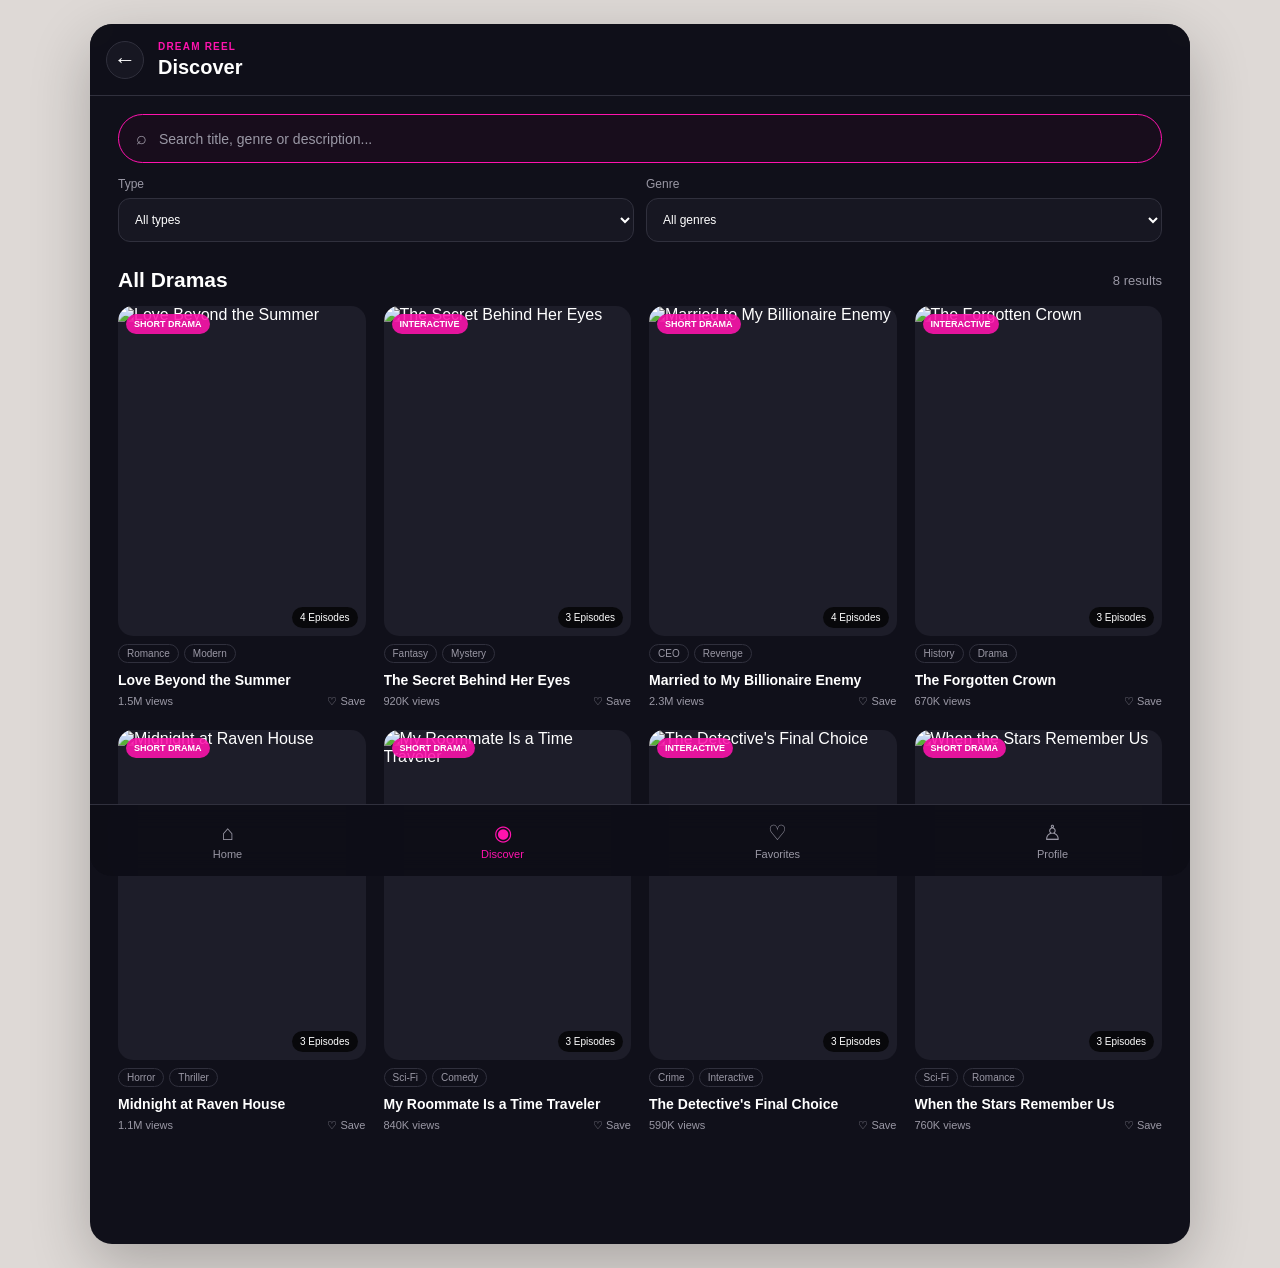
==== discover.html @ 7d7e3cba "Add files via upload First step" ====
<!DOCTYPE html>
<html lang="en">
<head>
    <meta charset="UTF-8">
    <meta name="viewport" content="width=device-width, initial-scale=1.0">
    <title>Discover - Dream Reel</title>
    <link rel="stylesheet" href="css/style.css">
    <script src="js/data.js" defer></script>
    <script src="js/app.js" defer></script>
</head>

<body data-page="discover">
<div class="app">

    <header class="page-header">
        <a class="back-link" href="Home.html" aria-label="Back to home">←</a>
        <div>
            <p class="eyebrow">DREAM REEL</p>
            <h1>Discover</h1>
        </div>
    </header>

    <main>
        <section class="filter-panel">
            <label class="search-box" for="discoverSearch">
                <span class="search-icon">⌕</span>
                <input
                    id="discoverSearch"
                    type="search"
                    placeholder="Search title, genre or description..."
                    autocomplete="off"
                >
            </label>

            <div class="filter-row">
                <label>
                    <span>Type</span>
                    <select id="typeFilter">
                        <option value="all">All types</option>
                        <option value="short-drama">Short drama</option>
                        <option value="interactive">Interactive</option>
                    </select>
                </label>

                <label>
                    <span>Genre</span>
                    <select id="genreFilter">
                        <option value="all">All genres</option>
                    </select>
                </label>
            </div>
        </section>

        <section class="section-header">
            <h2>All Dramas</h2>
            <span class="result-count" id="discoverCount">0 results</span>
        </section>

        <section class="drama-grid" id="discoverGrid" aria-live="polite"></section>
    </main>

    <nav class="bottom-nav" aria-label="Main navigation">
        <a class="nav-item" href="Home.html">
            <span class="nav-icon">⌂</span>
            <span>Home</span>
        </a>

        <a class="nav-item active" href="discover.html">
            <span class="nav-icon">◉</span>
            <span>Discover</span>
        </a>

        <a class="nav-item" href="favorites.html">
            <span class="nav-icon">♡</span>
            <span>Favorites</span>
        </a>

        <a class="nav-item" href="profile.html">
            <span class="nav-icon">♙</span>
            <span>Profile</span>
        </a>
    </nav>

</div>
</body>
</html>
---- css/style.css ----
:root {
    --shell-width: 100%;
    --page-bg: #ded9d6;
    --app-bg: #10101a;
    --surface: #171722;
    --surface-2: #1d1d29;
    --surface-3: #242432;
    --text: #ffffff;
    --muted: #9a98a5;
    --border: #30303d;
    --accent: #ff13ae;
    --accent-2: #ff476d;
    --danger: #ff5c6c;
    --shadow: 0 20px 60px rgba(0, 0, 0, 0.24);
}

body.light-theme {
    --page-bg: #ece8e5;
    --app-bg: #f7f5f7;
    --surface: #ffffff;
    --surface-2: #f1edf3;
    --surface-3: #e9e4eb;
    --text: #18151b;
    --muted: #6f6974;
    --border: #d7d0da;
    --shadow: 0 20px 60px rgba(54, 43, 58, 0.16);
}

* {
    box-sizing: border-box;
}

html {
    min-height: 100%;
    background: var(--page-bg);
}

body {
    min-height: 100vh;
    margin: 0;
    background: var(--page-bg);
    color: var(--text);
    font-family: Arial, Helvetica, sans-serif;
}

button,
input,
select {
    font: inherit;
}

button,
a {
    -webkit-tap-highlight-color: transparent;
}

button {
    color: inherit;
}

a {
    color: inherit;
}

img {
    max-width: 100%;
}

.hidden {
    display: none !important;
}

.app {
    width: var(--shell-width);
    min-height: 100vh;
    margin: 0 auto;
    padding-bottom: 88px;
    overflow: hidden;
    background: var(--app-bg);
}

main {
    display: block;
}

/* ---------- Home hero ---------- */

.hero {
    position: relative;
    min-height: 350px;
    padding: 20px 18px;
    background:
        linear-gradient(to bottom, rgba(10, 10, 16, 0.12), rgba(10, 10, 16, 0.97)),
        url("https://images.unsplash.com/photo-1485846234645-a62644f84728?auto=format&fit=crop&w=1400&q=85")
        center / cover no-repeat;
    transition: background-image 0.35s ease;
}

.top-bar {
    display: flex;
    align-items: center;
    justify-content: space-between;
    gap: 16px;
}

.logo {
    color: #f3c742;
    font-family: Georgia, "Times New Roman", serif;
    font-size: 23px;
    font-weight: 800;
    text-decoration: none;
    letter-spacing: 0.4px;
}

.profile-button {
    display: inline-flex;
    align-items: center;
    justify-content: center;
    min-height: 38px;
    padding: 8px 15px;
    border-radius: 24px;
    background: linear-gradient(135deg, var(--accent-2), var(--accent));
    color: #ffffff;
    font-size: 13px;
    font-weight: 700;
    text-decoration: none;
    transition: transform 0.2s ease, box-shadow 0.2s ease;
}

.profile-button:hover {
    transform: translateY(-2px);
    box-shadow: 0 10px 25px rgba(255, 19, 174, 0.28);
}

.profile-button:active {
    transform: scale(0.97);
}

.hero-content {
    max-width: 520px;
    margin: 96px auto 0;
    text-align: center;
}

.hero-content h1 {
    margin: 0 0 12px;
    font-size: clamp(31px, 7vw, 46px);
    line-height: 1.05;
}

.hero-content p {
    max-width: 430px;
    margin: 0 auto;
    color: #d8d7de;
    font-size: 14px;
    line-height: 1.6;
}

.slider-dots {
    display: flex;
    justify-content: center;
    gap: 7px;
    margin-top: 25px;
}

.slider-dot {
    width: 10px;
    height: 6px;
    padding: 0;
    border: 0;
    border-radius: 999px;
    background: rgba(255, 255, 255, 0.35);
    cursor: pointer;
    transition: width 0.2s ease, background 0.2s ease;
}

.slider-dot.active {
    width: 50px;
    background: var(--accent);
}

/* ---------- Search and filters ---------- */

.search-wrapper {
    position: relative;
    z-index: 3;
    margin-top: -24px;
    padding: 0 16px 10px;
}

.search-box {
    display: flex;
    align-items: center;
    gap: 10px;
    min-height: 49px;
    padding: 0 17px;
    border: 1px solid var(--accent);
    border-radius: 28px;
    background: rgba(24, 13, 29, 0.96);
    color: #9d98a5;
}

body.light-theme .search-box {
    background: rgba(255, 255, 255, 0.96);
}

.search-box input {
    width: 100%;
    min-width: 0;
    border: 0;
    outline: 0;
    background: transparent;
    color: var(--text);
    font-size: 14px;
}

.search-box input::placeholder {
    color: var(--muted);
}

.search-icon {
    font-size: 18px;
}

.filter-panel {
    display: grid;
    gap: 14px;
    padding: 18px 16px 4px;
}

.filter-row {
    display: grid;
    grid-template-columns: 1fr 1fr;
    gap: 12px;
}

.filter-row label {
    display: grid;
    gap: 7px;
    color: var(--muted);
    font-size: 12px;
}

.filter-row select {
    min-height: 44px;
    padding: 0 12px;
    border: 1px solid var(--border);
    border-radius: 12px;
    outline: 0;
    background: var(--surface);
    color: var(--text);
}

/* ---------- Tabs ---------- */

.tabs {
    display: flex;
    border-bottom: 1px solid var(--border);
    background: var(--app-bg);
}

.tab {
    flex: 1;
    min-height: 56px;
    border: 0;
    border-bottom: 3px solid transparent;
    background: transparent;
    color: var(--muted);
    font-size: 14px;
    font-weight: 800;
    cursor: pointer;
}

.tab.active {
    border-bottom-color: var(--accent);
    color: var(--text);
}

/* ---------- Headings ---------- */

.section-header {
    display: flex;
    align-items: center;
    justify-content: space-between;
    gap: 12px;
    padding: 22px 16px 14px;
}

.section-header.compact {
    padding: 0 0 13px;
}

.section-header h2,
.section-header h3 {
    margin: 0;
}

.section-header h2 {
    font-size: 21px;
}

.section-header a {
    color: var(--accent);
    font-size: 13px;
    text-decoration: none;
}

.result-count,
.section-header span {
    color: var(--muted);
    font-size: 13px;
}

.eyebrow {
    margin: 0 0 4px;
    color: var(--accent);
    font-size: 10px;
    font-weight: 800;
    letter-spacing: 1.2px;
}

/* ---------- Drama cards ---------- */

.drama-grid {
    display: grid;
    grid-template-columns: repeat(2, minmax(0, 1fr));
    gap: 16px 13px;
    padding: 0 14px 24px;
}

.drama-card-link {
    display: block;
    min-width: 0;
    color: inherit;
    text-decoration: none;
    transition: transform 0.2s ease;
}

.drama-card-link:active {
    transform: scale(0.985);
}

.poster-wrapper {
    position: relative;
    overflow: hidden;
    aspect-ratio: 3 / 4;
    border-radius: 15px;
    background: var(--surface-2);
}

.poster-wrapper img {
    width: 100%;
    height: 100%;
    display: block;
    object-fit: cover;
    transition: transform 0.3s ease, filter 0.3s ease;
}

.drama-card-link:hover img {
    transform: scale(1.04);
    filter: brightness(1.05);
}

.episode-label {
    position: absolute;
    right: 8px;
    bottom: 8px;
    padding: 5px 8px;
    border-radius: 12px;
    background: rgba(0, 0, 0, 0.72);
    color: #ffffff;
    font-size: 10px;
}

.card-type-label {
    position: absolute;
    top: 8px;
    left: 8px;
    padding: 5px 8px;
    border-radius: 12px;
    background: rgba(255, 19, 174, 0.88);
    color: #ffffff;
    font-size: 9px;
    font-weight: 700;
    text-transform: uppercase;
}

.tags {
    display: flex;
    flex-wrap: wrap;
    gap: 5px;
    margin-top: 8px;
}

.tag {
    padding: 3px 8px;
    border: 1px solid var(--border);
    border-radius: 11px;
    color: var(--muted);
    font-size: 10px;
}

.drama-title {
    margin: 8px 0 0;
    overflow: hidden;
    font-size: 14px;
    line-height: 1.35;
    white-space: nowrap;
    text-overflow: ellipsis;
}

.card-meta {
    display: flex;
    justify-content: space-between;
    gap: 8px;
    margin-top: 5px;
    color: var(--muted);
    font-size: 11px;
}

.empty-card-message {
    grid-column: 1 / -1;
    padding: 42px 20px;
    border: 1px dashed var(--border);
    border-radius: 16px;
    color: var(--muted);
    text-align: center;
}

/* ---------- Shared page header ---------- */

.page-header {
    position: sticky;
    top: 0;
    z-index: 20;
    display: flex;
    align-items: center;
    gap: 14px;
    min-height: 72px;
    padding: 14px 16px;
    border-bottom: 1px solid var(--border);
    background: rgba(16, 16, 26, 0.96);
    backdrop-filter: blur(12px);
}

body.light-theme .page-header {
    background: rgba(247, 245, 247, 0.96);
}

.page-header h1 {
    margin: 0;
    font-size: 20px;
}

.header-title-wrap {
    min-width: 0;
    flex: 1;
}

.header-title-wrap h1 {
    overflow: hidden;
    white-space: nowrap;
    text-overflow: ellipsis;
}

.back-link,
.icon-button {
    display: inline-flex;
    align-items: center;
    justify-content: center;
    width: 38px;
    height: 38px;
    flex: 0 0 38px;
    border: 1px solid var(--border);
    border-radius: 50%;
    background: var(--surface);
    color: var(--text);
    font-size: 22px;
    text-decoration: none;
    cursor: pointer;
}

.text-button {
    margin-left: auto;
    padding: 8px 0;
    border: 0;
    background: transparent;
    color: var(--accent);
    font-weight: 700;
    cursor: pointer;
}

/* ---------- Player ---------- */

.player-layout {
    display: grid;
}

.video-panel {
    background: #050507;
}

.video-container {
    width: 100%;
    background: #000000;
}

.video-container video {
    width: 100%;
    height: min(72vh, 760px);
    display: block;
    background: #000000;
    object-fit: contain;
}

.player-controls {
    display: grid;
    grid-template-columns: 1fr 1fr;
    gap: 10px;
    padding: 12px;
}

.secondary-button,
.primary-button,
.primary-link-button {
    display: inline-flex;
    align-items: center;
    justify-content: center;
    min-height: 46px;
    border-radius: 24px;
    font-weight: 800;
    text-decoration: none;
    cursor: pointer;
}

.secondary-button {
    border: 1px solid #30303d;
    background: #15151e;
    color: #ffffff;
}

.secondary-button:disabled {
    opacity: 0.4;
    cursor: not-allowed;
}

.primary-button,
.primary-link-button {
    border: 0;
    background: linear-gradient(135deg, var(--accent-2), var(--accent));
    color: #ffffff;
}

.player-side-panel {
    min-width: 0;
}

.player-information {
    padding: 20px 16px;
}

.player-title-row {
    display: flex;
    align-items: flex-start;
    justify-content: space-between;
    gap: 12px;
}

.player-information h2 {
    margin: 0;
    font-size: 23px;
}

.episode-heading {
    margin: 12px 0 0;
    color: var(--text);
    font-weight: 700;
}

.description {
    margin: 12px 0 0;
    color: var(--muted);
    font-size: 14px;
    line-height: 1.65;
}

.round-action-button {
    display: inline-flex;
    align-items: center;
    justify-content: center;
    width: 44px;
    height: 44px;
    flex: 0 0 44px;
    border: 1px solid var(--border);
    border-radius: 50%;
    background: var(--surface);
    color: var(--text);
    font-size: 22px;
    cursor: pointer;
}

.round-action-button.active {
    border-color: var(--accent);
    background: rgba(255, 19, 174, 0.14);
    color: var(--accent);
}

.action-row {
    margin-top: 18px;
}

.action-row .primary-button {
    width: 100%;
}

.episode-section {
    padding: 0 16px 28px;
}

.episode-list {
    display: grid;
    grid-template-columns: repeat(5, minmax(0, 1fr));
    gap: 9px;
}

.episode-button {
    min-height: 42px;
    border: 1px solid var(--border);
    border-radius: 10px;
    background: var(--surface);
    color: var(--text);
    cursor: pointer;
}

.episode-button.active {
    border-color: var(--accent);
    background: var(--accent);
    color: #ffffff;
}

/* ---------- Favorites empty state ---------- */

.empty-state {
    margin: 28px 16px;
    padding: 48px 24px;
    border: 1px dashed var(--border);
    border-radius: 20px;
    background: var(--surface);
    text-align: center;
}

.empty-state h2 {
    margin: 12px 0 8px;
}

.empty-state p {
    margin: 0 0 20px;
    color: var(--muted);
    line-height: 1.5;
}

.empty-icon {
    color: var(--accent);
    font-size: 48px;
}

.primary-link-button {
    padding: 0 20px;
}

/* ---------- Profile ---------- */

.profile-main {
    display: grid;
    gap: 16px;
    padding: 18px 15px 28px;
}

.user-card {
    display: flex;
    align-items: center;
    gap: 16px;
    padding: 22px;
    border: 1px solid var(--border);
    border-radius: 19px;
    background:
        radial-gradient(circle at top right, rgba(255, 19, 174, 0.14), transparent 40%),
        var(--surface);
}

.avatar {
    display: flex;
    align-items: center;
    justify-content: center;
    width: 66px;
    height: 66px;
    flex: 0 0 66px;
    border-radius: 50%;
    background: linear-gradient(135deg, var(--accent-2), var(--accent));
    color: #ffffff;
    font-size: 27px;
    font-weight: 800;
}

.user-information {
    min-width: 0;
}

.user-information h2 {
    margin: 0 0 5px;
}

.user-information p {
    margin: 0 0 8px;
    overflow: hidden;
    color: var(--muted);
    font-size: 13px;
    white-space: nowrap;
    text-overflow: ellipsis;
}

.membership-badge {
    display: inline-flex;
    padding: 5px 9px;
    border-radius: 12px;
    background: rgba(255, 19, 174, 0.14);
    color: var(--accent);
    font-size: 11px;
    font-weight: 800;
}

.profile-stats {
    display: grid;
    grid-template-columns: repeat(3, 1fr);
    overflow: hidden;
    border: 1px solid var(--border);
    border-radius: 16px;
    background: var(--surface);
}

.profile-stats > * {
    display: grid;
    gap: 5px;
    padding: 17px 10px;
    border-right: 1px solid var(--border);
    text-align: center;
    text-decoration: none;
}

.profile-stats > *:last-child {
    border-right: 0;
}

.profile-stats strong {
    font-size: 18px;
}

.profile-stats span {
    color: var(--muted);
    font-size: 11px;
}

.panel {
    overflow: hidden;
    border: 1px solid var(--border);
    border-radius: 18px;
    background: var(--surface);
}

.panel-heading {
    padding: 18px 18px 0;
}

.panel-heading h2 {
    margin: 0;
    font-size: 18px;
}

.profile-form {
    display: grid;
    gap: 14px;
    padding: 18px;
}

.profile-form label {
    display: grid;
    gap: 7px;
}

.profile-form label span {
    color: var(--muted);
    font-size: 12px;
}

.profile-form input {
    min-height: 47px;
    padding: 0 14px;
    border: 1px solid var(--border);
    border-radius: 12px;
    outline: 0;
    background: var(--surface-2);
    color: var(--text);
}

.profile-form input:focus {
    border-color: var(--accent);
}

.settings-list {
    margin-top: 10px;
}

.settings-button {
    width: 100%;
    display: flex;
    align-items: center;
    justify-content: space-between;
    gap: 14px;
    padding: 17px 18px;
    border: 0;
    border-top: 1px solid var(--border);
    background: transparent;
    color: var(--text);
    text-align: left;
    cursor: pointer;
}

.settings-button:hover {
    background: var(--surface-2);
}

.settings-button span:first-child {
    display: grid;
    gap: 4px;
}

.settings-button small {
    color: var(--muted);
}

.settings-button.danger strong {
    color: var(--danger);
}

.history-list {
    display: grid;
    gap: 0;
    margin-top: 10px;
}

.history-item {
    display: grid;
    grid-template-columns: 62px 1fr auto;
    align-items: center;
    gap: 12px;
    padding: 13px 18px;
    border-top: 1px solid var(--border);
    color: inherit;
    text-decoration: none;
}

.history-item img {
    width: 62px;
    height: 78px;
    border-radius: 9px;
    object-fit: cover;
}

.history-item h3 {
    margin: 0 0 6px;
    font-size: 14px;
}

.history-item p {
    margin: 0;
    color: var(--muted);
    font-size: 12px;
}

.history-item time {
    color: var(--muted);
    font-size: 10px;
}

.history-empty {
    padding: 25px 18px;
    border-top: 1px solid var(--border);
    color: var(--muted);
    text-align: center;
}

/* ---------- Bottom navigation ---------- */

.bottom-nav {
    position: fixed;
    right: 0;
    bottom: 0;
    left: 50%;
    z-index: 50;
    width: var(--shell-width);
    min-height: 72px;
    transform: translateX(-50%);
    display: grid;
    grid-template-columns: repeat(4, 1fr);
    border-top: 1px solid var(--border);
    background: rgba(14, 14, 23, 0.97);
    backdrop-filter: blur(12px);
}

body.light-theme .bottom-nav {
    background: rgba(247, 245, 247, 0.97);
}

.nav-item {
    display: flex;
    flex-direction: column;
    align-items: center;
    justify-content: center;
    gap: 5px;
    color: var(--muted);
    font-size: 11px;
    text-decoration: none;
}

.nav-icon {
    font-size: 21px;
    line-height: 1;
}

.nav-item.active {
    color: var(--accent);
}

/* ---------- Responsive behavior ---------- */

@media (min-width: 700px) and (max-width: 999px) {
    :root {
        --shell-width: 480px;
    }

    body {
        padding: 24px 0;
    }

    .app {
        min-height: calc(100vh - 48px);
        border-radius: 20px;
        box-shadow: var(--shadow);
    }

    .bottom-nav {
        bottom: 24px;
        border-radius: 0 0 20px 20px;
    }
}

@media (min-width: 1000px) {
    :root {
        --shell-width: min(1100px, calc(100% - 48px));
    }

    body {
        padding: 24px 0;
    }

    .app {
        min-height: calc(100vh - 48px);
        border-radius: 22px;
        box-shadow: var(--shadow);
    }

    .hero {
        min-height: 400px;
        padding: 26px 34px;
    }

    .hero-content {
        margin-top: 112px;
    }

    .search-wrapper,
    .filter-panel {
        padding-right: 28px;
        padding-left: 28px;
    }

    .section-header {
        padding-right: 28px;
        padding-left: 28px;
    }

    .drama-grid {
        grid-template-columns: repeat(4, minmax(0, 1fr));
        gap: 22px 18px;
        padding-right: 28px;
        padding-left: 28px;
    }

    .player-layout {
        grid-template-columns: minmax(360px, 460px) minmax(0, 1fr);
        min-height: calc(100vh - 150px);
    }

    .video-panel {
        display: flex;
        flex-direction: column;
        justify-content: center;
    }

    .video-container video {
        height: min(72vh, 760px);
    }

    .player-side-panel {
        overflow-y: auto;
        max-height: calc(100vh - 150px);
        border-left: 1px solid var(--border);
    }

    .profile-main {
        grid-template-columns: minmax(280px, 0.8fr) minmax(420px, 1.2fr);
        align-items: start;
        padding: 24px 28px 34px;
    }

    .user-card,
    .profile-stats {
        grid-column: 1;
    }

    .profile-main .panel {
        grid-column: 2;
    }

    .profile-main .panel:last-child {
        grid-column: 1 / -1;
    }

    .bottom-nav {
        bottom: 24px;
        border-radius: 0 0 22px 22px;
    }
}

@media (max-width: 430px) {
    .hero {
        min-height: 335px;
    }

    .logo {
        font-size: 20px;
    }

    .profile-button {
        padding: 8px 12px;
        font-size: 12px;
    }

    .filter-row {
        grid-template-columns: 1fr;
    }

    .video-container video {
        height: 62vh;
    }
}
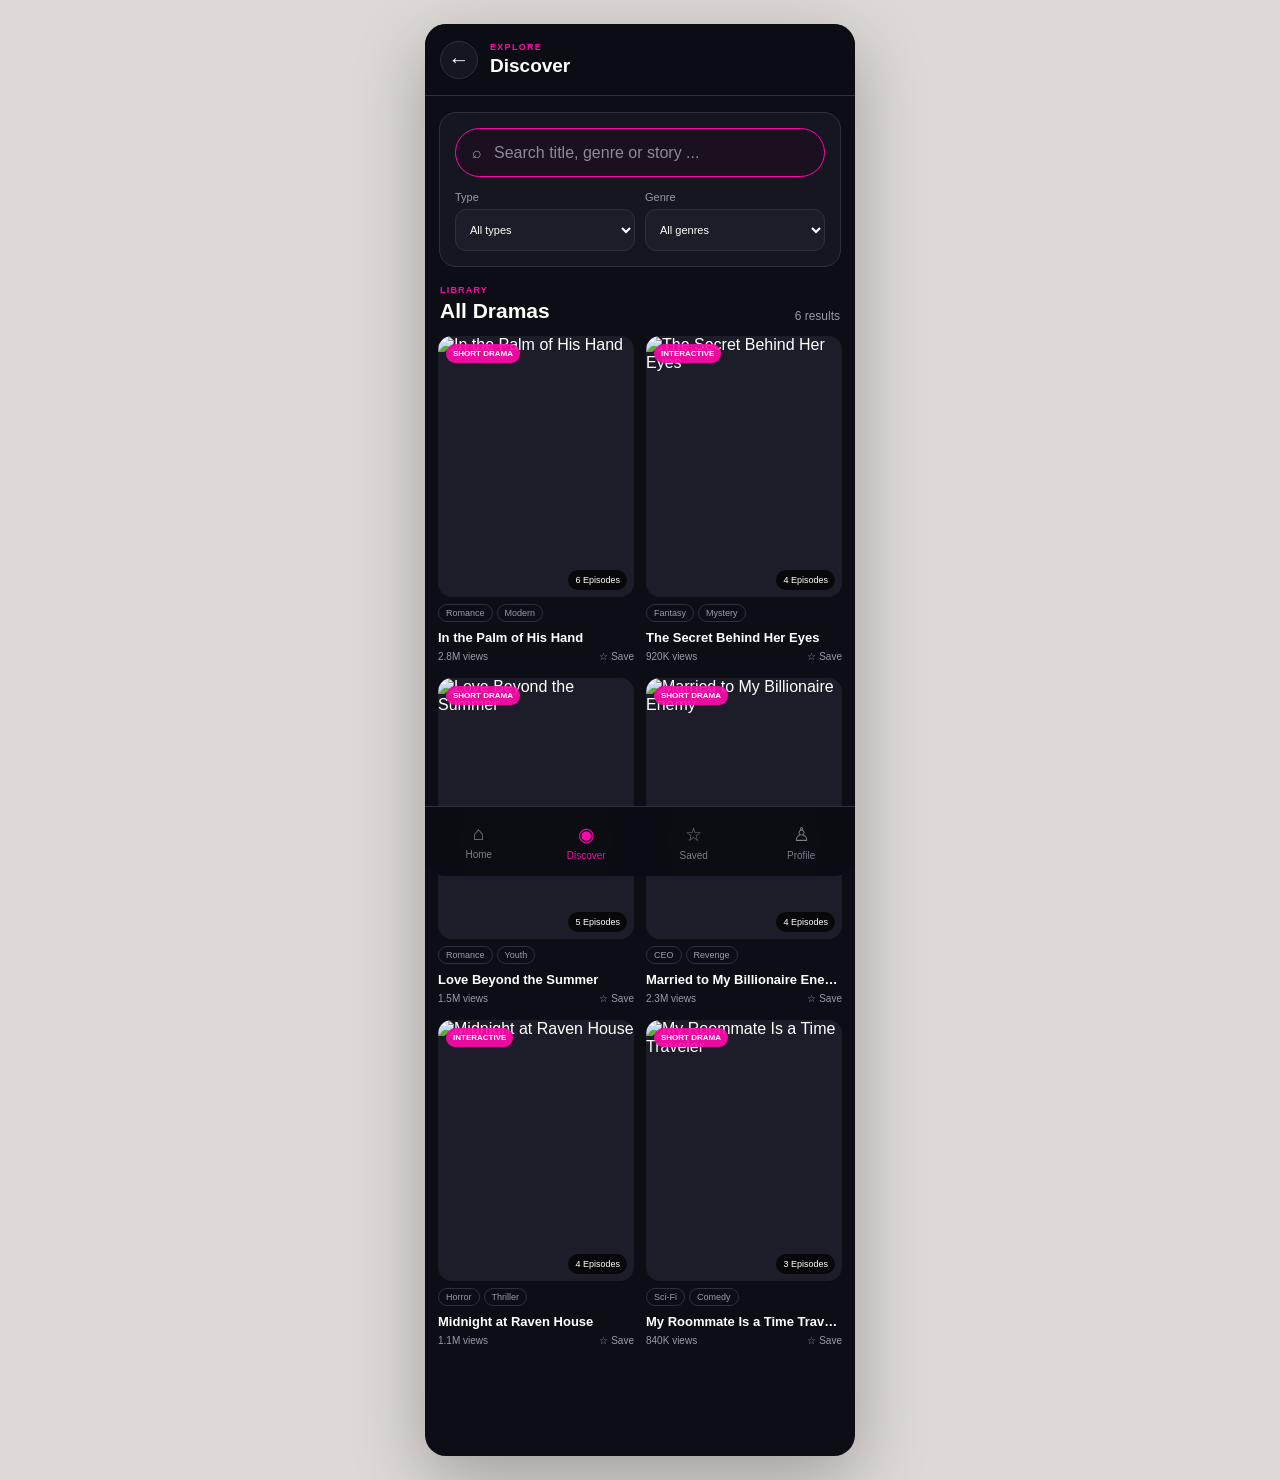
==== commit 51a5e314: "Add files via upload" ====
--- a/discover.html
+++ b/discover.html
@@ -2,37 +2,30 @@
 <html lang="en">
 <head>
     <meta charset="UTF-8">
-    <meta name="viewport" content="width=device-width, initial-scale=1.0">
-    <title>Discover - Dream Reel</title>
+    <meta name="viewport" content="width=device-width, initial-scale=1.0, viewport-fit=cover">
+    <title>Discover - Dream Drama</title>
     <link rel="stylesheet" href="css/style.css">
     <script src="js/data.js" defer></script>
     <script src="js/app.js" defer></script>
 </head>
-
 <body data-page="discover">
-<div class="app">
-
+<div class="app-shell">
     <header class="page-header">
-        <a class="back-link" href="Home.html" aria-label="Back to home">←</a>
-        <div>
-            <p class="eyebrow">DREAM REEL</p>
+        <a class="round-button" href="Home.html" aria-label="Back to home">←</a>
+        <div class="header-copy">
+            <p>EXPLORE</p>
             <h1>Discover</h1>
         </div>
     </header>
 
     <main>
-        <section class="filter-panel">
-            <label class="search-box" for="discoverSearch">
-                <span class="search-icon">⌕</span>
-                <input
-                    id="discoverSearch"
-                    type="search"
-                    placeholder="Search title, genre or description..."
-                    autocomplete="off"
-                >
+        <section class="filter-card">
+            <label class="search-field" for="discoverSearch">
+                <span>⌕</span>
+                <input id="discoverSearch" type="search" placeholder="Search title, genre or story ..." autocomplete="off">
             </label>
 
-            <div class="filter-row">
+            <div class="select-grid">
                 <label>
                     <span>Type</span>
                     <select id="typeFilter">
@@ -41,7 +34,6 @@
                         <option value="interactive">Interactive</option>
                     </select>
                 </label>
-
                 <label>
                     <span>Genre</span>
                     <select id="genreFilter">
@@ -51,36 +43,24 @@
             </div>
         </section>
 
-        <section class="section-header">
-            <h2>All Dramas</h2>
-            <span class="result-count" id="discoverCount">0 results</span>
+        <section class="section-heading compact-heading">
+            <div>
+                <p class="section-kicker">LIBRARY</p>
+                <h2>All Dramas</h2>
+            </div>
+            <span id="discoverCount">0 results</span>
         </section>
 
-        <section class="drama-grid" id="discoverGrid" aria-live="polite"></section>
+        <section class="poster-grid" id="discoverGrid" aria-live="polite"></section>
     </main>
 
     <nav class="bottom-nav" aria-label="Main navigation">
-        <a class="nav-item" href="Home.html">
-            <span class="nav-icon">⌂</span>
-            <span>Home</span>
-        </a>
-
-        <a class="nav-item active" href="discover.html">
-            <span class="nav-icon">◉</span>
-            <span>Discover</span>
-        </a>
-
-        <a class="nav-item" href="favorites.html">
-            <span class="nav-icon">♡</span>
-            <span>Favorites</span>
-        </a>
-
-        <a class="nav-item" href="profile.html">
-            <span class="nav-icon">♙</span>
-            <span>Profile</span>
-        </a>
+        <a class="nav-link" href="index.html"><span>⌂</span><small>Home</small></a>
+        <a class="nav-link active" href="discover.html"><span>◉</span><small>Discover</small></a>
+        <a class="nav-link" href="favorites.html"><span>☆</span><small>Saved</small></a>
+        <a class="nav-link" href="profile.html"><span>♙</span><small>Profile</small></a>
     </nav>
-
 </div>
+<div class="toast" id="globalToast" role="status" aria-live="polite"></div>
 </body>
-</html>
+</html>
--- a/css/style.css
+++ b/css/style.css
@@ -1,40 +1,22 @@
 :root {
-    --shell-width: 100%;
+    --phone-width: 430px;
     --page-bg: #ded9d6;
-    --app-bg: #10101a;
-    --surface: #171722;
+    --bg: #0d0d15;
+    --surface: #161620;
     --surface-2: #1d1d29;
-    --surface-3: #242432;
+    --surface-3: #252533;
     --text: #ffffff;
-    --muted: #9a98a5;
-    --border: #30303d;
-    --accent: #ff13ae;
-    --accent-2: #ff476d;
-    --danger: #ff5c6c;
-    --shadow: 0 20px 60px rgba(0, 0, 0, 0.24);
-}
-
-body.light-theme {
-    --page-bg: #ece8e5;
-    --app-bg: #f7f5f7;
-    --surface: #ffffff;
-    --surface-2: #f1edf3;
-    --surface-3: #e9e4eb;
-    --text: #18151b;
-    --muted: #6f6974;
-    --border: #d7d0da;
-    --shadow: 0 20px 60px rgba(54, 43, 58, 0.16);
-}
-
-* {
-    box-sizing: border-box;
-}
-
-html {
-    min-height: 100%;
-    background: var(--page-bg);
-}
-
+    --muted: #9d99a8;
+    --line: #30303d;
+    --pink: #ff08ad;
+    --pink-2: #ff4770;
+    --gold: #f1c644;
+    --danger: #ff5b68;
+    --shadow: 0 22px 70px rgba(0,0,0,.28);
+}
+
+* { box-sizing: border-box; }
+html { min-height: 100%; background: var(--page-bg); }
 body {
     min-height: 100vh;
     margin: 0;
@@ -42,1025 +24,231 @@
     color: var(--text);
     font-family: Arial, Helvetica, sans-serif;
 }
-
-button,
-input,
-select {
-    font: inherit;
-}
-
-button,
-a {
-    -webkit-tap-highlight-color: transparent;
-}
-
-button {
-    color: inherit;
-}
-
-a {
-    color: inherit;
-}
-
-img {
-    max-width: 100%;
-}
-
-.hidden {
-    display: none !important;
-}
-
-.app {
-    width: var(--shell-width);
+button, input, select, textarea { font: inherit; }
+button, a { -webkit-tap-highlight-color: transparent; }
+a { color: inherit; }
+button { color: inherit; }
+img { display: block; max-width: 100%; }
+.hidden { display: none !important; }
+
+.app-shell {
+    width: 100%;
     min-height: 100vh;
     margin: 0 auto;
-    padding-bottom: 88px;
+    padding-bottom: 82px;
     overflow: hidden;
-    background: var(--app-bg);
-}
-
-main {
-    display: block;
-}
-
-/* ---------- Home hero ---------- */
-
-.hero {
-    position: relative;
-    min-height: 350px;
-    padding: 20px 18px;
+    background: var(--bg);
+}
+
+.status-spacer { height: env(safe-area-inset-top); }
+
+/* Home */
+.home-hero {
+    min-height: 355px;
+    padding: 18px 17px 42px;
     background:
-        linear-gradient(to bottom, rgba(10, 10, 16, 0.12), rgba(10, 10, 16, 0.97)),
-        url("https://images.unsplash.com/photo-1485846234645-a62644f84728?auto=format&fit=crop&w=1400&q=85")
-        center / cover no-repeat;
-    transition: background-image 0.35s ease;
-}
-
-.top-bar {
-    display: flex;
-    align-items: center;
-    justify-content: space-between;
-    gap: 16px;
-}
-
-.logo {
-    color: #f3c742;
-    font-family: Georgia, "Times New Roman", serif;
-    font-size: 23px;
-    font-weight: 800;
-    text-decoration: none;
-    letter-spacing: 0.4px;
-}
-
-.profile-button {
-    display: inline-flex;
-    align-items: center;
-    justify-content: center;
-    min-height: 38px;
-    padding: 8px 15px;
-    border-radius: 24px;
-    background: linear-gradient(135deg, var(--accent-2), var(--accent));
-    color: #ffffff;
-    font-size: 13px;
-    font-weight: 700;
-    text-decoration: none;
-    transition: transform 0.2s ease, box-shadow 0.2s ease;
-}
-
-.profile-button:hover {
-    transform: translateY(-2px);
-    box-shadow: 0 10px 25px rgba(255, 19, 174, 0.28);
-}
-
-.profile-button:active {
-    transform: scale(0.97);
-}
-
-.hero-content {
-    max-width: 520px;
-    margin: 96px auto 0;
-    text-align: center;
-}
-
-.hero-content h1 {
-    margin: 0 0 12px;
-    font-size: clamp(31px, 7vw, 46px);
-    line-height: 1.05;
-}
-
-.hero-content p {
-    max-width: 430px;
-    margin: 0 auto;
-    color: #d8d7de;
-    font-size: 14px;
-    line-height: 1.6;
-}
-
-.slider-dots {
-    display: flex;
-    justify-content: center;
-    gap: 7px;
-    margin-top: 25px;
-}
-
-.slider-dot {
-    width: 10px;
-    height: 6px;
-    padding: 0;
-    border: 0;
-    border-radius: 999px;
-    background: rgba(255, 255, 255, 0.35);
-    cursor: pointer;
-    transition: width 0.2s ease, background 0.2s ease;
-}
-
-.slider-dot.active {
-    width: 50px;
-    background: var(--accent);
-}
-
-/* ---------- Search and filters ---------- */
-
-.search-wrapper {
-    position: relative;
-    z-index: 3;
-    margin-top: -24px;
-    padding: 0 16px 10px;
-}
-
-.search-box {
-    display: flex;
-    align-items: center;
-    gap: 10px;
-    min-height: 49px;
-    padding: 0 17px;
-    border: 1px solid var(--accent);
-    border-radius: 28px;
-    background: rgba(24, 13, 29, 0.96);
-    color: #9d98a5;
-}
-
-body.light-theme .search-box {
-    background: rgba(255, 255, 255, 0.96);
-}
-
-.search-box input {
-    width: 100%;
-    min-width: 0;
-    border: 0;
-    outline: 0;
-    background: transparent;
-    color: var(--text);
-    font-size: 14px;
-}
-
-.search-box input::placeholder {
-    color: var(--muted);
-}
-
-.search-icon {
-    font-size: 18px;
-}
-
-.filter-panel {
-    display: grid;
-    gap: 14px;
-    padding: 18px 16px 4px;
-}
-
-.filter-row {
-    display: grid;
-    grid-template-columns: 1fr 1fr;
-    gap: 12px;
-}
-
-.filter-row label {
-    display: grid;
-    gap: 7px;
-    color: var(--muted);
-    font-size: 12px;
-}
-
-.filter-row select {
-    min-height: 44px;
-    padding: 0 12px;
-    border: 1px solid var(--border);
-    border-radius: 12px;
-    outline: 0;
-    background: var(--surface);
-    color: var(--text);
-}
-
-/* ---------- Tabs ---------- */
-
-.tabs {
-    display: flex;
-    border-bottom: 1px solid var(--border);
-    background: var(--app-bg);
-}
-
-.tab {
-    flex: 1;
-    min-height: 56px;
-    border: 0;
-    border-bottom: 3px solid transparent;
-    background: transparent;
-    color: var(--muted);
-    font-size: 14px;
-    font-weight: 800;
-    cursor: pointer;
-}
-
-.tab.active {
-    border-bottom-color: var(--accent);
-    color: var(--text);
-}
-
-/* ---------- Headings ---------- */
-
-.section-header {
-    display: flex;
-    align-items: center;
-    justify-content: space-between;
-    gap: 12px;
-    padding: 22px 16px 14px;
-}
-
-.section-header.compact {
-    padding: 0 0 13px;
-}
-
-.section-header h2,
-.section-header h3 {
-    margin: 0;
-}
-
-.section-header h2 {
-    font-size: 21px;
-}
-
-.section-header a {
-    color: var(--accent);
-    font-size: 13px;
-    text-decoration: none;
-}
-
-.result-count,
-.section-header span {
-    color: var(--muted);
-    font-size: 13px;
-}
-
-.eyebrow {
-    margin: 0 0 4px;
-    color: var(--accent);
-    font-size: 10px;
-    font-weight: 800;
-    letter-spacing: 1.2px;
-}
-
-/* ---------- Drama cards ---------- */
-
-.drama-grid {
-    display: grid;
-    grid-template-columns: repeat(2, minmax(0, 1fr));
-    gap: 16px 13px;
-    padding: 0 14px 24px;
-}
-
-.drama-card-link {
-    display: block;
-    min-width: 0;
-    color: inherit;
-    text-decoration: none;
-    transition: transform 0.2s ease;
-}
-
-.drama-card-link:active {
-    transform: scale(0.985);
-}
-
-.poster-wrapper {
-    position: relative;
-    overflow: hidden;
-    aspect-ratio: 3 / 4;
-    border-radius: 15px;
-    background: var(--surface-2);
-}
-
-.poster-wrapper img {
-    width: 100%;
-    height: 100%;
-    display: block;
-    object-fit: cover;
-    transition: transform 0.3s ease, filter 0.3s ease;
-}
-
-.drama-card-link:hover img {
-    transform: scale(1.04);
-    filter: brightness(1.05);
-}
-
-.episode-label {
-    position: absolute;
-    right: 8px;
-    bottom: 8px;
-    padding: 5px 8px;
-    border-radius: 12px;
-    background: rgba(0, 0, 0, 0.72);
-    color: #ffffff;
-    font-size: 10px;
-}
-
-.card-type-label {
-    position: absolute;
-    top: 8px;
-    left: 8px;
-    padding: 5px 8px;
-    border-radius: 12px;
-    background: rgba(255, 19, 174, 0.88);
-    color: #ffffff;
-    font-size: 9px;
-    font-weight: 700;
-    text-transform: uppercase;
-}
-
-.tags {
-    display: flex;
-    flex-wrap: wrap;
-    gap: 5px;
-    margin-top: 8px;
-}
-
-.tag {
-    padding: 3px 8px;
-    border: 1px solid var(--border);
-    border-radius: 11px;
-    color: var(--muted);
-    font-size: 10px;
-}
-
-.drama-title {
-    margin: 8px 0 0;
-    overflow: hidden;
-    font-size: 14px;
-    line-height: 1.35;
-    white-space: nowrap;
-    text-overflow: ellipsis;
-}
-
-.card-meta {
-    display: flex;
-    justify-content: space-between;
-    gap: 8px;
-    margin-top: 5px;
-    color: var(--muted);
-    font-size: 11px;
-}
-
-.empty-card-message {
-    grid-column: 1 / -1;
-    padding: 42px 20px;
-    border: 1px dashed var(--border);
-    border-radius: 16px;
-    color: var(--muted);
-    text-align: center;
-}
-
-/* ---------- Shared page header ---------- */
-
-.page-header {
-    position: sticky;
-    top: 0;
-    z-index: 20;
-    display: flex;
-    align-items: center;
-    gap: 14px;
-    min-height: 72px;
-    padding: 14px 16px;
-    border-bottom: 1px solid var(--border);
-    background: rgba(16, 16, 26, 0.96);
-    backdrop-filter: blur(12px);
-}
-
-body.light-theme .page-header {
-    background: rgba(247, 245, 247, 0.96);
-}
-
-.page-header h1 {
-    margin: 0;
-    font-size: 20px;
-}
-
-.header-title-wrap {
-    min-width: 0;
-    flex: 1;
-}
-
-.header-title-wrap h1 {
-    overflow: hidden;
-    white-space: nowrap;
-    text-overflow: ellipsis;
-}
-
-.back-link,
-.icon-button {
-    display: inline-flex;
-    align-items: center;
-    justify-content: center;
-    width: 38px;
-    height: 38px;
-    flex: 0 0 38px;
-    border: 1px solid var(--border);
-    border-radius: 50%;
-    background: var(--surface);
-    color: var(--text);
-    font-size: 22px;
-    text-decoration: none;
-    cursor: pointer;
-}
-
-.text-button {
-    margin-left: auto;
-    padding: 8px 0;
-    border: 0;
-    background: transparent;
-    color: var(--accent);
-    font-weight: 700;
-    cursor: pointer;
-}
-
-/* ---------- Player ---------- */
-
-.player-layout {
-    display: grid;
-}
-
-.video-panel {
-    background: #050507;
-}
-
-.video-container {
-    width: 100%;
-    background: #000000;
-}
-
-.video-container video {
-    width: 100%;
-    height: min(72vh, 760px);
-    display: block;
-    background: #000000;
-    object-fit: contain;
-}
-
-.player-controls {
-    display: grid;
-    grid-template-columns: 1fr 1fr;
-    gap: 10px;
-    padding: 12px;
-}
-
-.secondary-button,
-.primary-button,
-.primary-link-button {
-    display: inline-flex;
-    align-items: center;
-    justify-content: center;
-    min-height: 46px;
-    border-radius: 24px;
-    font-weight: 800;
-    text-decoration: none;
-    cursor: pointer;
-}
-
-.secondary-button {
-    border: 1px solid #30303d;
-    background: #15151e;
-    color: #ffffff;
-}
-
-.secondary-button:disabled {
-    opacity: 0.4;
-    cursor: not-allowed;
-}
-
-.primary-button,
-.primary-link-button {
-    border: 0;
-    background: linear-gradient(135deg, var(--accent-2), var(--accent));
-    color: #ffffff;
-}
-
-.player-side-panel {
-    min-width: 0;
-}
-
-.player-information {
-    padding: 20px 16px;
-}
-
-.player-title-row {
-    display: flex;
-    align-items: flex-start;
-    justify-content: space-between;
-    gap: 12px;
-}
-
-.player-information h2 {
-    margin: 0;
-    font-size: 23px;
-}
-
-.episode-heading {
-    margin: 12px 0 0;
-    color: var(--text);
-    font-weight: 700;
-}
-
-.description {
-    margin: 12px 0 0;
-    color: var(--muted);
-    font-size: 14px;
-    line-height: 1.65;
-}
-
-.round-action-button {
-    display: inline-flex;
-    align-items: center;
-    justify-content: center;
-    width: 44px;
-    height: 44px;
-    flex: 0 0 44px;
-    border: 1px solid var(--border);
-    border-radius: 50%;
-    background: var(--surface);
-    color: var(--text);
-    font-size: 22px;
-    cursor: pointer;
-}
-
-.round-action-button.active {
-    border-color: var(--accent);
-    background: rgba(255, 19, 174, 0.14);
-    color: var(--accent);
-}
-
-.action-row {
-    margin-top: 18px;
-}
-
-.action-row .primary-button {
-    width: 100%;
-}
-
-.episode-section {
-    padding: 0 16px 28px;
-}
-
-.episode-list {
-    display: grid;
-    grid-template-columns: repeat(5, minmax(0, 1fr));
-    gap: 9px;
-}
-
-.episode-button {
-    min-height: 42px;
-    border: 1px solid var(--border);
-    border-radius: 10px;
-    background: var(--surface);
-    color: var(--text);
-    cursor: pointer;
-}
-
-.episode-button.active {
-    border-color: var(--accent);
-    background: var(--accent);
-    color: #ffffff;
-}
-
-/* ---------- Favorites empty state ---------- */
-
-.empty-state {
-    margin: 28px 16px;
-    padding: 48px 24px;
-    border: 1px dashed var(--border);
-    border-radius: 20px;
-    background: var(--surface);
-    text-align: center;
-}
-
-.empty-state h2 {
-    margin: 12px 0 8px;
-}
-
-.empty-state p {
-    margin: 0 0 20px;
-    color: var(--muted);
-    line-height: 1.5;
-}
-
-.empty-icon {
-    color: var(--accent);
-    font-size: 48px;
-}
-
-.primary-link-button {
-    padding: 0 20px;
-}
-
-/* ---------- Profile ---------- */
-
-.profile-main {
-    display: grid;
-    gap: 16px;
-    padding: 18px 15px 28px;
-}
-
-.user-card {
-    display: flex;
-    align-items: center;
-    gap: 16px;
-    padding: 22px;
-    border: 1px solid var(--border);
-    border-radius: 19px;
-    background:
-        radial-gradient(circle at top right, rgba(255, 19, 174, 0.14), transparent 40%),
-        var(--surface);
-}
-
-.avatar {
-    display: flex;
-    align-items: center;
-    justify-content: center;
-    width: 66px;
-    height: 66px;
-    flex: 0 0 66px;
-    border-radius: 50%;
-    background: linear-gradient(135deg, var(--accent-2), var(--accent));
-    color: #ffffff;
-    font-size: 27px;
-    font-weight: 800;
-}
-
-.user-information {
-    min-width: 0;
-}
-
-.user-information h2 {
-    margin: 0 0 5px;
-}
-
-.user-information p {
-    margin: 0 0 8px;
-    overflow: hidden;
-    color: var(--muted);
-    font-size: 13px;
-    white-space: nowrap;
-    text-overflow: ellipsis;
-}
-
-.membership-badge {
-    display: inline-flex;
-    padding: 5px 9px;
-    border-radius: 12px;
-    background: rgba(255, 19, 174, 0.14);
-    color: var(--accent);
-    font-size: 11px;
-    font-weight: 800;
-}
-
-.profile-stats {
-    display: grid;
-    grid-template-columns: repeat(3, 1fr);
-    overflow: hidden;
-    border: 1px solid var(--border);
-    border-radius: 16px;
-    background: var(--surface);
-}
-
-.profile-stats > * {
-    display: grid;
-    gap: 5px;
-    padding: 17px 10px;
-    border-right: 1px solid var(--border);
-    text-align: center;
-    text-decoration: none;
-}
-
-.profile-stats > *:last-child {
-    border-right: 0;
-}
-
-.profile-stats strong {
-    font-size: 18px;
-}
-
-.profile-stats span {
-    color: var(--muted);
-    font-size: 11px;
-}
-
-.panel {
-    overflow: hidden;
-    border: 1px solid var(--border);
-    border-radius: 18px;
-    background: var(--surface);
-}
-
-.panel-heading {
-    padding: 18px 18px 0;
-}
-
-.panel-heading h2 {
-    margin: 0;
-    font-size: 18px;
-}
-
-.profile-form {
-    display: grid;
-    gap: 14px;
-    padding: 18px;
-}
-
-.profile-form label {
-    display: grid;
-    gap: 7px;
-}
-
-.profile-form label span {
-    color: var(--muted);
-    font-size: 12px;
-}
-
-.profile-form input {
-    min-height: 47px;
-    padding: 0 14px;
-    border: 1px solid var(--border);
-    border-radius: 12px;
-    outline: 0;
-    background: var(--surface-2);
-    color: var(--text);
-}
-
-.profile-form input:focus {
-    border-color: var(--accent);
-}
-
-.settings-list {
-    margin-top: 10px;
-}
-
-.settings-button {
-    width: 100%;
-    display: flex;
-    align-items: center;
-    justify-content: space-between;
-    gap: 14px;
-    padding: 17px 18px;
-    border: 0;
-    border-top: 1px solid var(--border);
-    background: transparent;
-    color: var(--text);
-    text-align: left;
-    cursor: pointer;
-}
-
-.settings-button:hover {
-    background: var(--surface-2);
-}
-
-.settings-button span:first-child {
-    display: grid;
-    gap: 4px;
-}
-
-.settings-button small {
-    color: var(--muted);
-}
-
-.settings-button.danger strong {
-    color: var(--danger);
-}
-
-.history-list {
-    display: grid;
-    gap: 0;
-    margin-top: 10px;
-}
-
-.history-item {
-    display: grid;
-    grid-template-columns: 62px 1fr auto;
-    align-items: center;
-    gap: 12px;
-    padding: 13px 18px;
-    border-top: 1px solid var(--border);
-    color: inherit;
-    text-decoration: none;
-}
-
-.history-item img {
-    width: 62px;
-    height: 78px;
-    border-radius: 9px;
-    object-fit: cover;
-}
-
-.history-item h3 {
-    margin: 0 0 6px;
-    font-size: 14px;
-}
-
-.history-item p {
-    margin: 0;
-    color: var(--muted);
-    font-size: 12px;
-}
-
-.history-item time {
-    color: var(--muted);
-    font-size: 10px;
-}
-
-.history-empty {
-    padding: 25px 18px;
-    border-top: 1px solid var(--border);
-    color: var(--muted);
-    text-align: center;
-}
-
-/* ---------- Bottom navigation ---------- */
-
-.bottom-nav {
-    position: fixed;
-    right: 0;
-    bottom: 0;
-    left: 50%;
-    z-index: 50;
-    width: var(--shell-width);
-    min-height: 72px;
-    transform: translateX(-50%);
-    display: grid;
-    grid-template-columns: repeat(4, 1fr);
-    border-top: 1px solid var(--border);
-    background: rgba(14, 14, 23, 0.97);
-    backdrop-filter: blur(12px);
-}
-
-body.light-theme .bottom-nav {
-    background: rgba(247, 245, 247, 0.97);
-}
-
-.nav-item {
-    display: flex;
-    flex-direction: column;
-    align-items: center;
-    justify-content: center;
-    gap: 5px;
-    color: var(--muted);
-    font-size: 11px;
-    text-decoration: none;
-}
-
-.nav-icon {
-    font-size: 21px;
-    line-height: 1;
-}
-
-.nav-item.active {
-    color: var(--accent);
-}
-
-/* ---------- Responsive behavior ---------- */
-
-@media (min-width: 700px) and (max-width: 999px) {
-    :root {
-        --shell-width: 480px;
-    }
-
-    body {
-        padding: 24px 0;
-    }
-
-    .app {
-        min-height: calc(100vh - 48px);
-        border-radius: 20px;
-        box-shadow: var(--shadow);
-    }
-
-    .bottom-nav {
-        bottom: 24px;
-        border-radius: 0 0 20px 20px;
-    }
-}
-
-@media (min-width: 1000px) {
-    :root {
-        --shell-width: min(1100px, calc(100% - 48px));
-    }
-
-    body {
-        padding: 24px 0;
-    }
-
-    .app {
-        min-height: calc(100vh - 48px);
-        border-radius: 22px;
-        box-shadow: var(--shadow);
-    }
-
-    .hero {
-        min-height: 400px;
-        padding: 26px 34px;
-    }
-
-    .hero-content {
-        margin-top: 112px;
-    }
-
-    .search-wrapper,
-    .filter-panel {
-        padding-right: 28px;
-        padding-left: 28px;
-    }
-
-    .section-header {
-        padding-right: 28px;
-        padding-left: 28px;
-    }
-
-    .drama-grid {
-        grid-template-columns: repeat(4, minmax(0, 1fr));
-        gap: 22px 18px;
-        padding-right: 28px;
-        padding-left: 28px;
-    }
-
-    .player-layout {
-        grid-template-columns: minmax(360px, 460px) minmax(0, 1fr);
-        min-height: calc(100vh - 150px);
-    }
-
-    .video-panel {
-        display: flex;
-        flex-direction: column;
-        justify-content: center;
-    }
-
-    .video-container video {
-        height: min(72vh, 760px);
-    }
-
-    .player-side-panel {
-        overflow-y: auto;
-        max-height: calc(100vh - 150px);
-        border-left: 1px solid var(--border);
-    }
-
-    .profile-main {
-        grid-template-columns: minmax(280px, 0.8fr) minmax(420px, 1.2fr);
-        align-items: start;
-        padding: 24px 28px 34px;
-    }
-
-    .user-card,
-    .profile-stats {
-        grid-column: 1;
-    }
-
-    .profile-main .panel {
-        grid-column: 2;
-    }
-
-    .profile-main .panel:last-child {
-        grid-column: 1 / -1;
-    }
-
-    .bottom-nav {
-        bottom: 24px;
-        border-radius: 0 0 22px 22px;
-    }
-}
-
-@media (max-width: 430px) {
-    .hero {
-        min-height: 335px;
-    }
-
-    .logo {
-        font-size: 20px;
-    }
-
-    .profile-button {
-        padding: 8px 12px;
-        font-size: 12px;
-    }
-
-    .filter-row {
-        grid-template-columns: 1fr;
-    }
-
-    .video-container video {
-        height: 62vh;
-    }
-}
+        linear-gradient(to bottom, rgba(4,4,10,.2), rgba(13,13,21,.97)),
+        url("https://images.unsplash.com/photo-1485846234645-a62644f84728?auto=format&fit=crop&w=1200&q=85") center/cover no-repeat;
+    transition: background-image .35s ease;
+}
+.top-bar { display:flex; align-items:center; justify-content:space-between; gap:12px; }
+.brand { display:flex; align-items:center; gap:7px; color:var(--gold); font-family:Georgia,serif; font-weight:800; text-decoration:none; letter-spacing:.4px; }
+.brand-mark { font-family:Arial,sans-serif; }
+.pill-button {
+    display:inline-flex; align-items:center; justify-content:center; gap:6px;
+    min-height:38px; padding:8px 13px; border-radius:22px; border:0;
+    background:linear-gradient(135deg,var(--pink-2),var(--pink));
+    color:#fff; font-size:12px; font-weight:800; text-decoration:none;
+    cursor:pointer;
+}
+.hero-copy { margin-top:104px; text-align:center; }
+.hero-kicker { margin:0 0 5px; color:var(--gold); font-size:11px; font-weight:800; letter-spacing:1.5px; }
+.hero-copy h1 { margin:0; font-size:35px; line-height:1.06; }
+.hero-copy p:last-child { max-width:350px; margin:12px auto 0; color:#d7d4dd; font-size:13px; line-height:1.55; }
+.hero-dots { display:flex; justify-content:center; gap:6px; margin-top:24px; }
+.hero-dot { width:9px; height:5px; padding:0; border:0; border-radius:5px; background:rgba(255,255,255,.32); cursor:pointer; }
+.hero-dot.active { width:48px; background:var(--pink); }
+.floating-search { position:relative; z-index:3; margin-top:-25px; padding:0 15px 10px; }
+.search-field { display:flex; align-items:center; gap:10px; min-height:49px; padding:0 16px; border:1px solid var(--pink); border-radius:27px; background:#1b1020; color:var(--muted); }
+.search-field input { width:100%; min-width:0; border:0; outline:0; background:transparent; color:#fff; }
+.search-field input::placeholder { color:#8e8998; }
+.category-tabs { display:grid; grid-template-columns:1fr 1fr; border-bottom:1px solid var(--line); }
+.category-tab { min-height:55px; border:0; border-bottom:3px solid transparent; background:transparent; color:var(--muted); font-size:13px; font-weight:800; cursor:pointer; }
+.category-tab.active { border-bottom-color:var(--pink); color:#fff; }
+.section-heading { display:flex; align-items:flex-end; justify-content:space-between; gap:12px; padding:22px 15px 13px; }
+.section-heading h2 { margin:0; font-size:21px; }
+.section-heading a { color:var(--pink); font-size:12px; text-decoration:none; }
+.section-heading > span { color:var(--muted); font-size:12px; }
+.section-kicker { margin:0 0 4px; color:var(--pink); font-size:9px; font-weight:800; letter-spacing:1.2px; }
+.compact-heading { padding-top:18px; }
+
+/* Cards */
+.poster-grid { display:grid; grid-template-columns:repeat(2,minmax(0,1fr)); gap:16px 12px; padding:0 13px 28px; }
+.poster-link { min-width:0; color:inherit; text-decoration:none; }
+.poster-image { position:relative; overflow:hidden; aspect-ratio:3/4; border-radius:14px; background:var(--surface-2); }
+.poster-image img { width:100%; height:100%; object-fit:cover; transition:transform .25s ease; }
+.poster-link:hover img { transform:scale(1.035); }
+.card-badge { position:absolute; top:8px; left:8px; padding:5px 7px; border-radius:9px; background:rgba(255,8,173,.9); color:#fff; font-size:8px; font-weight:800; text-transform:uppercase; }
+.episode-count { position:absolute; right:7px; bottom:7px; padding:5px 7px; border-radius:10px; background:rgba(0,0,0,.72); color:#fff; font-size:9px; }
+.tag-row { display:flex; flex-wrap:wrap; gap:4px; margin-top:7px; }
+.tag { padding:3px 7px; border:1px solid var(--line); border-radius:9px; color:var(--muted); font-size:9px; }
+.poster-link h3 { margin:7px 0 0; overflow:hidden; font-size:13px; line-height:1.35; white-space:nowrap; text-overflow:ellipsis; }
+.card-footer { display:flex; justify-content:space-between; gap:8px; margin-top:4px; color:var(--muted); font-size:10px; }
+.empty-inline { grid-column:1/-1; padding:38px 18px; border:1px dashed var(--line); border-radius:16px; color:var(--muted); text-align:center; }
+
+/* General headers and filters */
+.page-header { position:sticky; top:0; z-index:20; display:flex; align-items:center; gap:12px; min-height:72px; padding:14px 15px; border-bottom:1px solid var(--line); background:rgba(13,13,21,.96); backdrop-filter:blur(12px); }
+.header-copy { min-width:0; flex:1; }
+.header-copy p { margin:0 0 3px; color:var(--pink); font-size:9px; font-weight:800; letter-spacing:1.3px; }
+.header-copy h1 { margin:0; overflow:hidden; font-size:19px; white-space:nowrap; text-overflow:ellipsis; }
+.round-button { display:inline-flex; align-items:center; justify-content:center; width:38px; height:38px; flex:0 0 38px; border:1px solid var(--line); border-radius:50%; background:var(--surface); color:#fff; font-size:21px; text-decoration:none; cursor:pointer; }
+.text-action { margin-left:auto; border:0; background:transparent; color:var(--pink); font-weight:800; cursor:pointer; }
+.filter-card { display:grid; gap:14px; margin:16px 14px 0; padding:15px; border:1px solid var(--line); border-radius:17px; background:var(--surface); }
+.select-grid { display:grid; grid-template-columns:1fr 1fr; gap:10px; }
+.select-grid label { display:grid; gap:6px; color:var(--muted); font-size:11px; }
+.select-grid select { min-height:42px; padding:0 10px; border:1px solid var(--line); border-radius:11px; outline:0; background:var(--surface-2); color:#fff; }
+
+/* Bottom navigation */
+.bottom-nav { position:fixed; left:50%; bottom:0; z-index:40; width:100%; min-height:70px; transform:translateX(-50%); display:grid; grid-template-columns:repeat(4,1fr); border-top:1px solid var(--line); background:rgba(12,12,19,.97); backdrop-filter:blur(12px); padding-bottom:env(safe-area-inset-bottom); }
+.nav-link { display:flex; flex-direction:column; align-items:center; justify-content:center; gap:4px; color:#7f7b88; font-size:19px; text-decoration:none; }
+.nav-link small { font-size:10px; }
+.nav-link.active { color:var(--pink); }
+
+/* Player */
+.player-body { overflow:hidden; background:#000; }
+.video-app { position:relative; width:100%; height:100dvh; margin:0 auto; overflow:hidden; background:#000; }
+.vertical-video { width:100%; height:100%; display:block; object-fit:cover; background:#000; }
+.video-shade { position:absolute; inset:0; pointer-events:none; background:linear-gradient(to bottom,rgba(0,0,0,.42),transparent 18%,transparent 55%,rgba(0,0,0,.82)); }
+.video-topbar { position:absolute; top:0; right:0; left:0; z-index:4; display:grid; grid-template-columns:42px 1fr 62px; align-items:center; gap:8px; padding:calc(10px + env(safe-area-inset-top)) 12px 8px; }
+.transparent-icon, .shop-button { min-height:36px; border:0; border-radius:18px; background:rgba(0,0,0,.38); color:#fff; cursor:pointer; }
+.transparent-icon { font-size:22px; }
+.shop-button { border:1px solid var(--pink); color:var(--pink); font-size:11px; font-weight:800; }
+.video-topbar strong { font-size:12px; }
+.center-play { position:absolute; top:50%; left:50%; z-index:4; width:60px; height:60px; transform:translate(-50%,-50%); border:0; border-radius:50%; background:rgba(0,0,0,.52); color:#fff; font-size:25px; cursor:pointer; }
+.action-rail { position:absolute; right:9px; bottom:110px; z-index:4; display:grid; gap:12px; }
+.rail-action { display:grid; justify-items:center; gap:2px; width:46px; border:0; background:transparent; color:#fff; cursor:pointer; text-shadow:0 1px 4px #000; }
+.rail-action span { font-size:23px; line-height:1; }
+.rail-action small { font-size:9px; }
+.rail-action.active span { color:var(--pink); }
+.video-meta { position:absolute; right:62px; bottom:65px; left:13px; z-index:4; }
+.video-meta h1 { margin:0; font-size:18px; }
+.inline-tags { display:flex; flex-wrap:wrap; gap:5px; margin-top:7px; }
+.inline-tags span { padding:4px 8px; border-radius:10px; background:var(--pink); color:#fff; font-size:8px; font-weight:800; }
+.video-meta > p { margin:7px 0 0; color:#dedbe3; font-size:11px; }
+.episode-summary-button { display:flex; align-items:center; gap:6px; margin-top:8px; padding:0; border:0; background:transparent; color:#fff; font-size:10px; cursor:pointer; }
+.custom-progress { position:absolute; right:10px; bottom:18px; left:10px; z-index:5; display:grid; grid-template-columns:1fr 44px; align-items:center; gap:8px; }
+.custom-progress input { width:100%; accent-color:var(--pink); }
+.custom-progress button { border:0; background:transparent; color:var(--pink); font-size:11px; font-weight:800; cursor:pointer; }
+
+/* Sheets and modals */
+.sheet-backdrop, .modal-backdrop { position:fixed; inset:0; z-index:70; background:rgba(0,0,0,.66); backdrop-filter:blur(3px); }
+.bottom-sheet { position:fixed; right:0; bottom:0; left:0; z-index:80; max-height:76vh; overflow:auto; padding:8px 15px calc(22px + env(safe-area-inset-bottom)); border-radius:22px 22px 0 0; background:var(--surface); box-shadow:0 -18px 55px rgba(0,0,0,.5); }
+.sheet-handle { width:46px; height:5px; margin:0 auto 13px; border-radius:4px; background:#55515d; }
+.sheet-heading { display:flex; align-items:center; justify-content:space-between; gap:12px; }
+.sheet-heading p { margin:0 0 4px; color:var(--pink); font-size:9px; font-weight:800; letter-spacing:1.2px; }
+.sheet-heading h2 { margin:0; font-size:19px; }
+.episode-grid { display:grid; grid-template-columns:repeat(5,1fr); gap:8px; margin-top:18px; }
+.episode-tile { position:relative; min-height:44px; border:1px solid var(--line); border-radius:10px; background:var(--surface-2); color:#fff; cursor:pointer; }
+.episode-tile.active { border-color:var(--pink); background:var(--pink); }
+.episode-tile.locked::after { content:'🔒'; position:absolute; top:2px; right:3px; font-size:8px; }
+.sheet-menu { display:grid; margin-top:14px; }
+.sheet-menu button { display:grid; grid-template-columns:28px 1fr auto; align-items:center; gap:8px; min-height:55px; padding:0 6px; border:0; border-top:1px solid var(--line); background:transparent; color:#fff; text-align:left; cursor:pointer; }
+.sheet-menu b { color:var(--muted); }
+.modal-backdrop { display:flex; align-items:center; justify-content:center; padding:18px; }
+.modal-card { position:relative; width:min(100%,370px); max-height:88vh; overflow:auto; padding:28px 22px 22px; border:1px solid #393543; border-radius:22px; background:#191820; box-shadow:0 24px 70px rgba(0,0,0,.55); }
+.modal-close { position:absolute; top:12px; right:12px; width:34px; height:34px; border:1px solid var(--line); border-radius:50%; background:var(--surface-2); color:#fff; font-size:20px; cursor:pointer; }
+.modal-kicker { margin:0 0 5px; color:var(--pink); font-size:9px; font-weight:800; letter-spacing:1.3px; }
+.modal-card h2 { margin:0 0 9px; font-size:25px; }
+.modal-card > p:not(.modal-kicker):not(.fine-print) { color:var(--muted); line-height:1.55; }
+.lock-orbit { display:flex; align-items:center; justify-content:center; width:66px; height:66px; margin:0 auto 14px; border-radius:50%; background:radial-gradient(circle,rgba(255,8,173,.25),rgba(255,8,173,.03)); font-size:27px; }
+.unlock-card { text-align:center; }
+.unlock-price, .current-balance { display:flex; align-items:center; justify-content:space-between; gap:12px; margin:17px 0; padding:14px; border:1px solid var(--line); border-radius:13px; background:var(--surface-2); color:var(--muted); font-size:12px; }
+.unlock-price strong, .current-balance strong { color:#fff; }
+.two-button-row { display:grid; grid-template-columns:1fr 1fr; gap:10px; }
+.primary-button, .secondary-button, .primary-link { display:inline-flex; align-items:center; justify-content:center; min-height:46px; border-radius:24px; font-weight:800; text-decoration:none; cursor:pointer; }
+.primary-button, .primary-link { border:0; background:linear-gradient(135deg,var(--pink-2),var(--pink)); color:#fff; }
+.secondary-button { border:1px solid #55505e; background:transparent; color:#fff; }
+.stack-form { display:grid; gap:13px; margin-top:17px; }
+.stack-form label { display:grid; gap:6px; color:var(--muted); font-size:11px; text-align:left; }
+.stack-form input, .stack-form textarea { width:100%; min-height:45px; padding:10px 12px; border:1px solid var(--line); border-radius:11px; outline:0; resize:vertical; background:var(--surface-2); color:#fff; }
+.stack-form input:focus, .stack-form textarea:focus { border-color:var(--pink); }
+.coin-pack-grid { display:grid; grid-template-columns:repeat(2,1fr); gap:10px; }
+.coin-pack { display:grid; gap:5px; min-height:86px; padding:13px; border:1px solid var(--line); border-radius:13px; background:var(--surface-2); color:#fff; text-align:left; cursor:pointer; }
+.coin-pack strong { color:var(--gold); font-size:18px; }
+.coin-pack span { color:var(--muted); font-size:10px; }
+.fine-print { margin:15px 0 0; color:#77727e; font-size:9px; text-align:center; }
+
+/* Profile */
+.profile-content { padding:18px 14px 28px; }
+.profile-identity { display:grid; justify-items:center; gap:9px; padding:10px 0 18px; text-align:center; }
+.profile-avatar { display:flex; align-items:center; justify-content:center; width:72px; height:72px; border-radius:50%; background:linear-gradient(135deg,#ff7a9d,var(--pink)); color:#fff; font-size:29px; font-weight:800; }
+.profile-identity h2 { margin:0; font-size:18px; }
+.profile-identity p { margin:4px 0 0; color:var(--muted); font-size:11px; }
+.mini-coin-button { display:inline-flex; align-items:center; gap:4px; min-height:34px; padding:0 10px; border:1px solid #50452a; border-radius:18px; background:#211d15; color:var(--gold); font-size:11px; cursor:pointer; }
+.balance-card { width:100%; display:grid; grid-template-columns:40px 1fr auto; align-items:center; gap:10px; min-height:62px; padding:9px 13px; border:1px solid var(--pink); border-radius:14px; background:var(--surface); color:#fff; text-align:left; cursor:pointer; }
+.balance-icon { display:flex; align-items:center; justify-content:center; width:34px; height:34px; border-radius:50%; background:var(--pink); }
+.balance-card > span:nth-child(2) { display:grid; gap:3px; }
+.balance-card small { color:var(--muted); }
+.profile-menu { margin-top:16px; overflow:hidden; border:1px solid var(--line); border-radius:15px; background:var(--surface); }
+.profile-menu a, .profile-menu button { width:100%; display:grid; grid-template-columns:27px 1fr auto; align-items:center; gap:8px; min-height:55px; padding:0 13px; border:0; border-bottom:1px solid var(--line); background:transparent; color:#fff; text-align:left; text-decoration:none; cursor:pointer; }
+.profile-menu > :last-child { border-bottom:0; }
+.profile-menu b { font-size:12px; }
+.profile-menu i { color:var(--muted); font-style:normal; }
+
+/* Collections and history */
+.empty-state { margin:28px 14px; padding:42px 21px; border:1px dashed var(--line); border-radius:18px; background:var(--surface); text-align:center; }
+.empty-state > div { color:var(--pink); font-size:43px; }
+.empty-state h2 { margin:11px 0 7px; }
+.empty-state p { margin:0 0 18px; color:var(--muted); font-size:13px; line-height:1.5; }
+.primary-link { padding:0 18px; }
+.history-feed { display:grid; padding:14px; }
+.history-card { display:grid; grid-template-columns:84px 1fr; gap:12px; padding:12px 0; border-bottom:1px solid var(--line); color:#fff; text-decoration:none; }
+.history-card img { width:84px; aspect-ratio:3/4; border-radius:11px; object-fit:cover; }
+.history-card h2 { margin:3px 0 7px; font-size:15px; }
+.history-card p { margin:0 0 6px; color:var(--muted); font-size:11px; }
+.history-card time { color:#706c78; font-size:9px; }
+
+/* Records */
+.record-tabs { display:grid; grid-template-columns:1fr 1fr; gap:8px; padding:15px 14px 5px; }
+.record-tabs button { min-height:40px; border:1px solid var(--pink); border-radius:20px; background:transparent; color:var(--pink); font-size:11px; font-weight:800; cursor:pointer; }
+.record-tabs button.active { background:var(--pink); color:#fff; }
+.record-list { display:grid; padding:10px 14px; }
+.record-item { display:grid; grid-template-columns:42px 1fr auto; align-items:center; gap:10px; padding:14px 0; border-bottom:1px solid var(--line); }
+.record-symbol { display:flex; align-items:center; justify-content:center; width:38px; height:38px; border-radius:50%; background:var(--surface-2); color:var(--pink); }
+.record-item h3 { margin:0 0 4px; font-size:13px; }
+.record-item p { margin:0; color:var(--muted); font-size:10px; }
+.record-amount { text-align:right; }
+.record-amount strong { display:block; color:var(--gold); font-size:13px; }
+.record-amount time { color:var(--muted); font-size:8px; }
+
+/* Onboarding */
+.onboarding { position:fixed; inset:0; z-index:100; display:flex; align-items:center; justify-content:center; padding:18px; background:rgba(3,3,8,.88); backdrop-filter:blur(7px); }
+.onboarding-card { position:relative; width:min(100%,370px); padding:24px 21px 21px; border:1px solid #4b4350; border-radius:23px; background:#18171f; text-align:center; box-shadow:0 25px 70px rgba(0,0,0,.55); }
+.onboarding-skip { position:absolute; top:12px; right:15px; border:0; background:transparent; color:var(--muted); cursor:pointer; }
+.phone-preview { width:145px; height:260px; margin:10px auto 15px; padding:7px; border:2px solid #e9e6ec; border-radius:24px; background:#fff; }
+.phone-preview-screen { position:relative; width:100%; height:100%; overflow:hidden; border-radius:17px; background:linear-gradient(to bottom,rgba(0,0,0,.2),#101018),url("https://images.unsplash.com/photo-1485846234645-a62644f84728?auto=format&fit=crop&w=500&q=80") center/cover; }
+.preview-label { position:absolute; right:8px; bottom:58px; left:8px; padding:9px 7px; border-radius:10px; background:var(--pink); color:#fff; font-size:9px; font-weight:800; }
+.step-count { margin:0 0 7px; color:var(--pink); font-size:10px; font-weight:800; }
+.onboarding-card h2 { margin:0 0 8px; font-size:20px; }
+.onboarding-card > p:not(.step-count) { color:var(--muted); font-size:12px; line-height:1.5; }
+.onboarding-card .primary-button { width:100%; margin-top:8px; }
+
+.toast { position:fixed; left:50%; bottom:92px; z-index:150; max-width:min(340px,calc(100% - 32px)); transform:translate(-50%,20px); padding:11px 15px; border:1px solid #45404b; border-radius:21px; background:rgba(23,22,30,.96); color:#fff; font-size:11px; opacity:0; pointer-events:none; transition:opacity .2s ease,transform .2s ease; box-shadow:0 10px 35px rgba(0,0,0,.35); }
+.toast.show { opacity:1; transform:translate(-50%,0); }
+
+@media (min-width:700px) {
+    body { padding:24px 0; }
+    .app-shell, .video-app { width:var(--phone-width); min-height:calc(100vh - 48px); border-radius:21px; box-shadow:var(--shadow); }
+    .video-app { height:calc(100vh - 48px); }
+    .bottom-nav { width:var(--phone-width); bottom:24px; border-radius:0 0 21px 21px; }
+    .bottom-sheet { left:50%; width:var(--phone-width); transform:translateX(-50%); border-radius:22px 22px 0 0; }
+}
+
+@media (max-width:390px) {
+    .brand { font-size:13px; }
+    .pill-button { padding:7px 10px; font-size:10px; }
+    .home-hero { min-height:335px; }
+    .hero-copy { margin-top:92px; }
+    .select-grid { grid-template-columns:1fr; }
+    .episode-grid { grid-template-columns:repeat(4,1fr); }
+}
